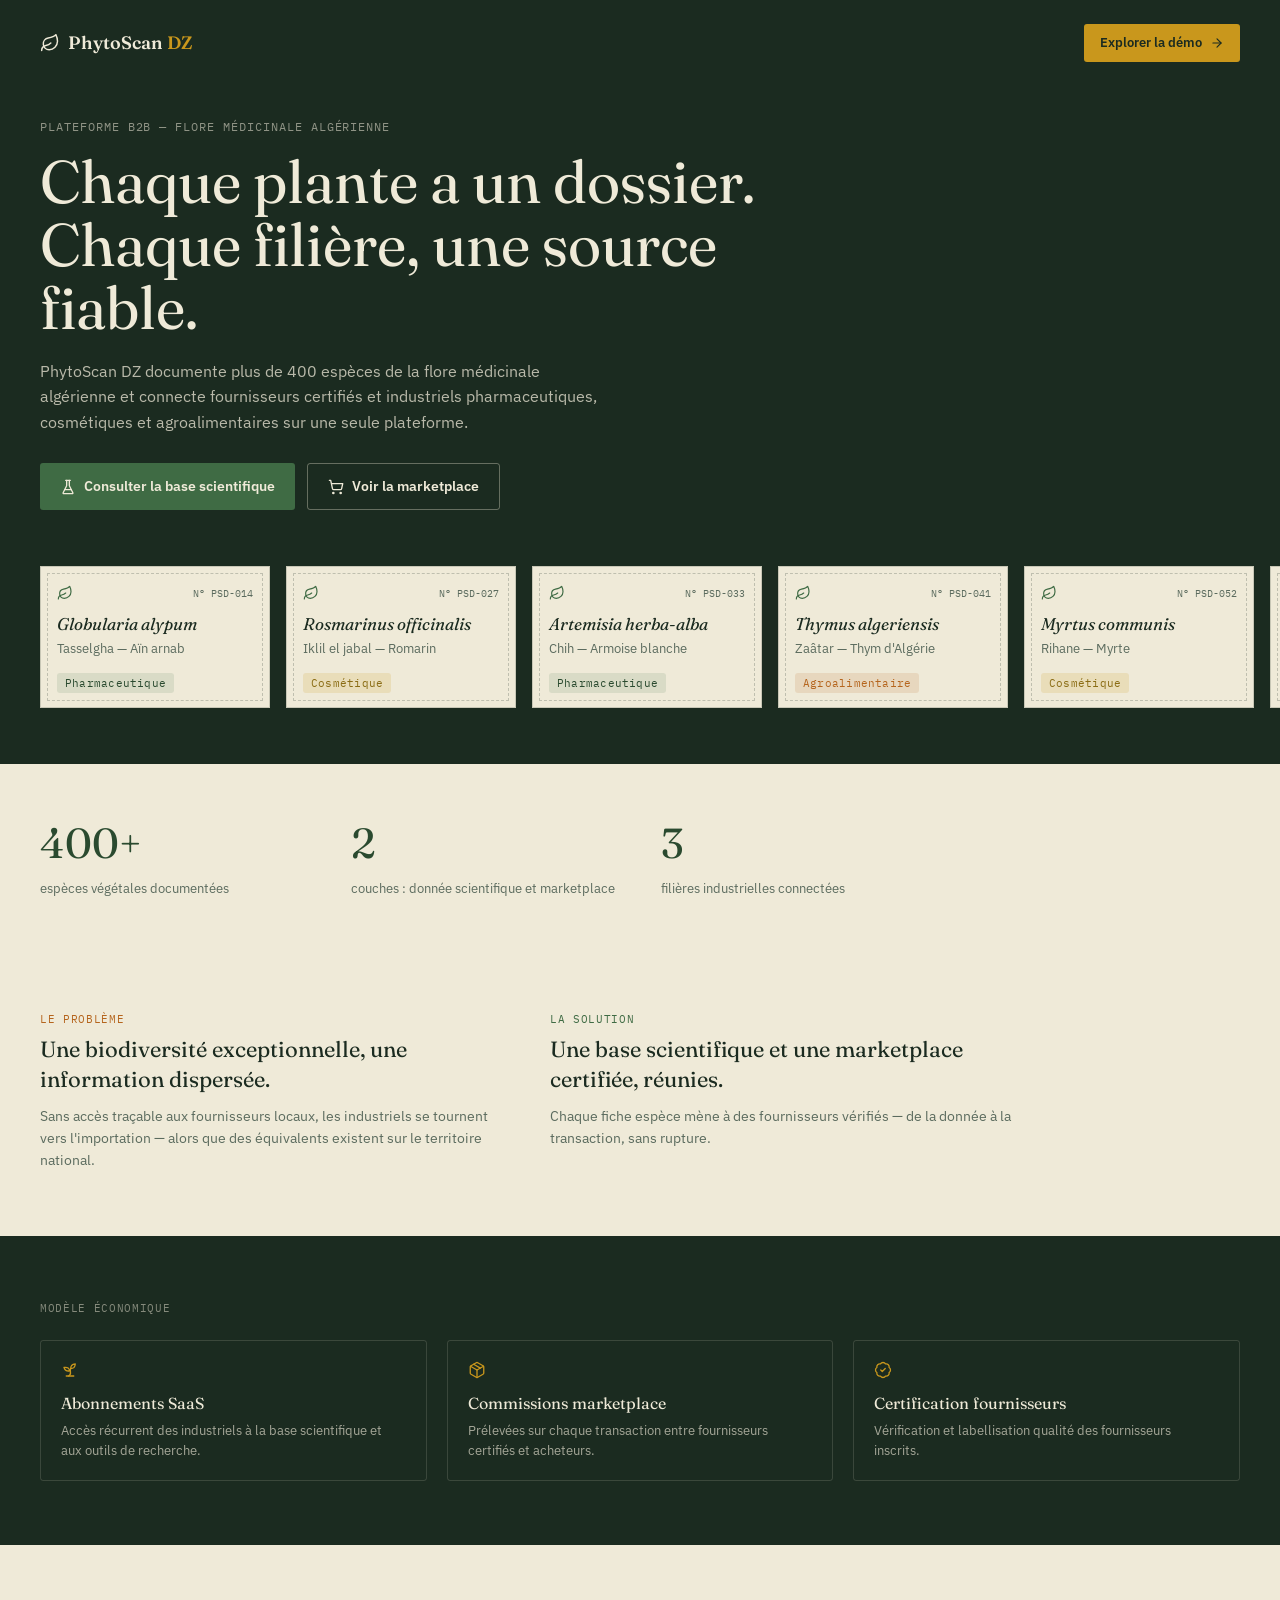
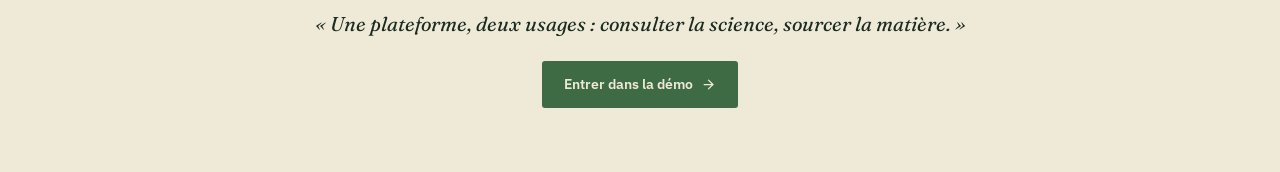
==== index.html @ 3b9391c6 "Add files via upload" ====
<!DOCTYPE html>
<html lang="fr">
<head>
<meta charset="UTF-8" />
<meta name="viewport" content="width=device-width, initial-scale=1.0" />
<title>PhytoScan DZ — Prototype</title>
<meta name="description" content="Plateforme B2B connectant la flore médicinale algérienne aux industries pharmaceutique, cosmétique et agroalimentaire." />
<link rel="stylesheet" href="tailwind.css" />
<link rel="preconnect" href="https://fonts.googleapis.com">
<link rel="preconnect" href="https://fonts.gstatic.com" crossorigin>
<link href="https://fonts.googleapis.com/css2?family=Fraunces:ital,opsz,wght@0,9..144,400;0,9..144,600;0,9..144,700;1,9..144,500&family=IBM+Plex+Sans:wght@400;500;600&family=IBM+Plex+Mono:wght@400;500&display=swap" rel="stylesheet">
<style>html, body { margin: 0; padding: 0; }</style>
</head>
<body>
  <div id="root"></div>
  <script src="bundle.js"></script>
</body>
</html>
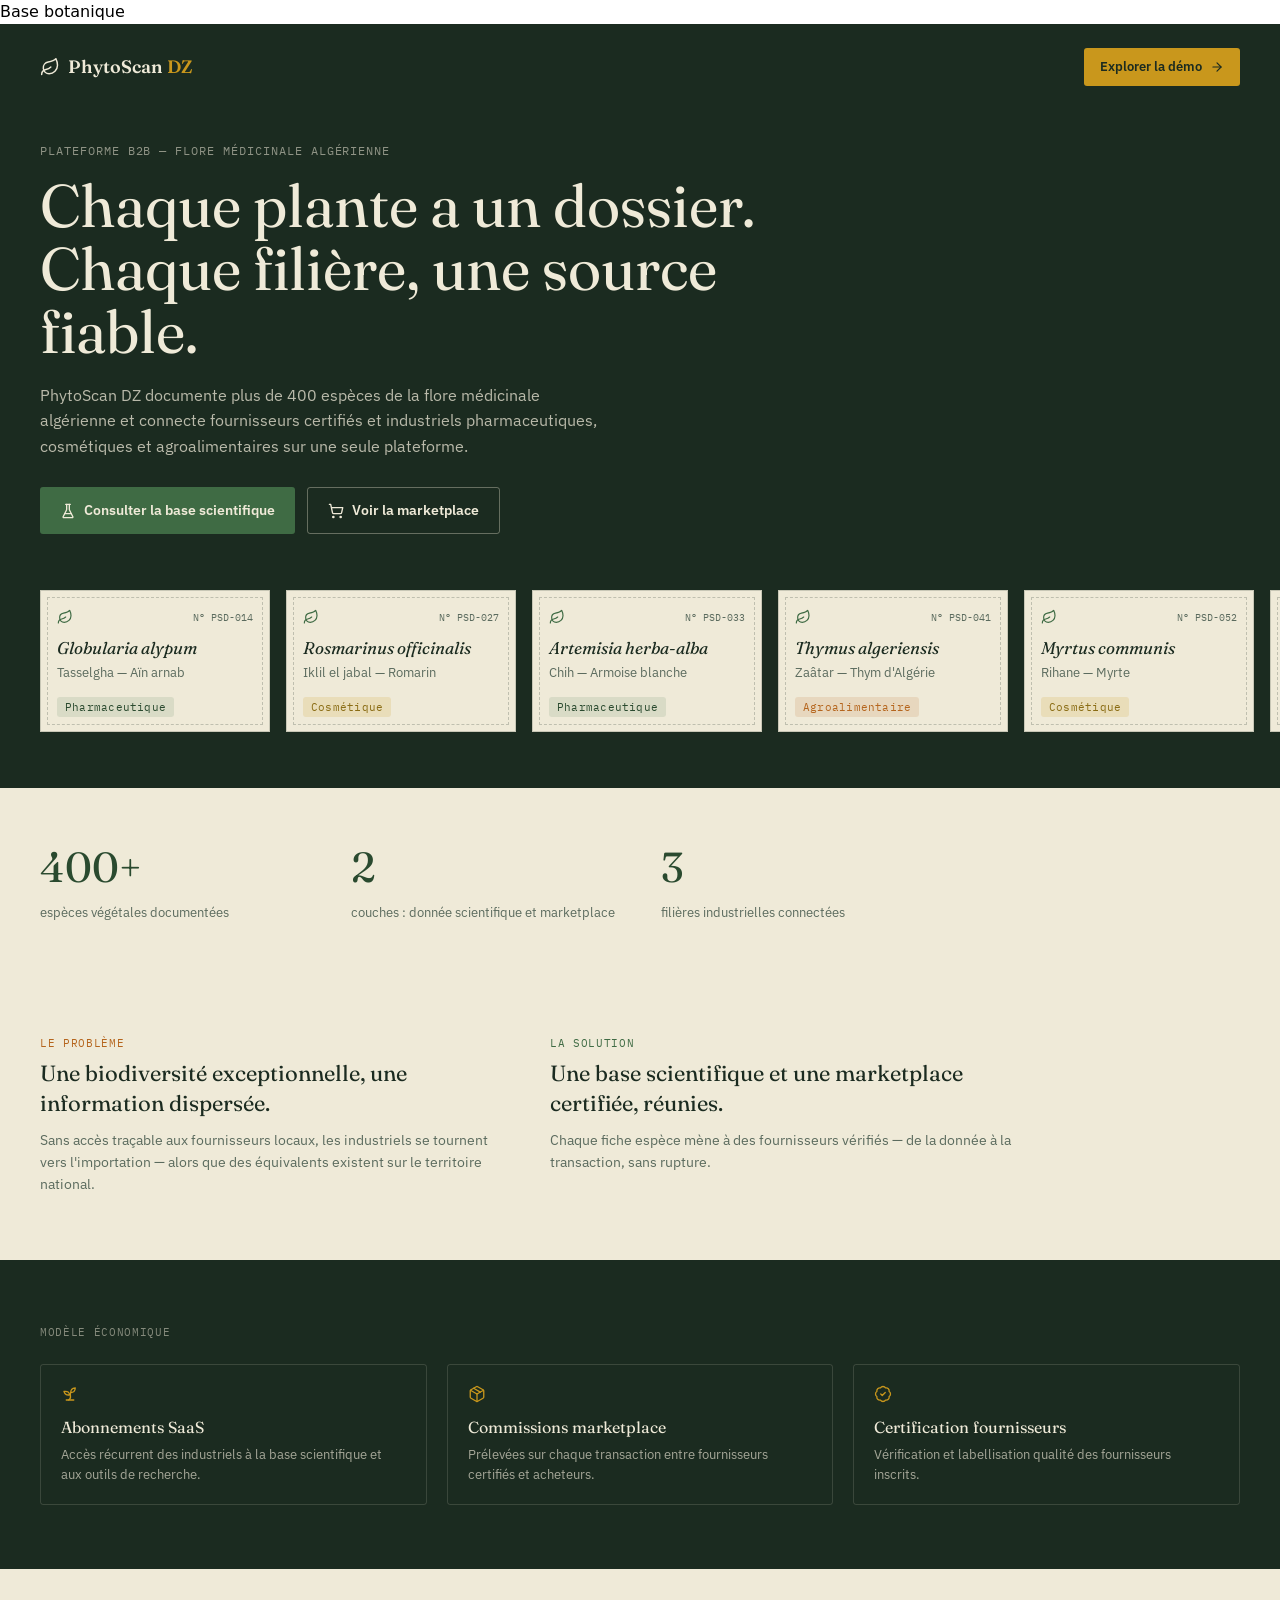
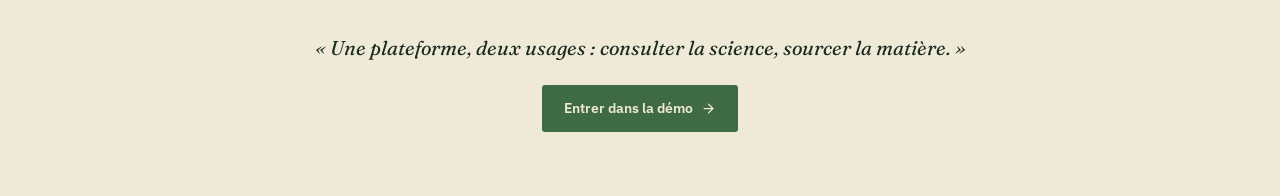
==== commit 76df8152: "Fix body tag placement in index.html" ====
--- a/index.html
+++ b/index.html
@@ -11,7 +11,8 @@
 <link href="https://fonts.googleapis.com/css2?family=Fraunces:ital,opsz,wght@0,9..144,400;0,9..144,600;0,9..144,700;1,9..144,500&family=IBM+Plex+Sans:wght@400;500;600&family=IBM+Plex+Mono:wght@400;500&display=swap" rel="stylesheet">
 <style>html, body { margin: 0; padding: 0; }</style>
 </head>
-<body>
+<a href="base-botanique.html">Base botanique</a>
+  <body>
   <div id="root"></div>
   <script src="bundle.js"></script>
 </body>
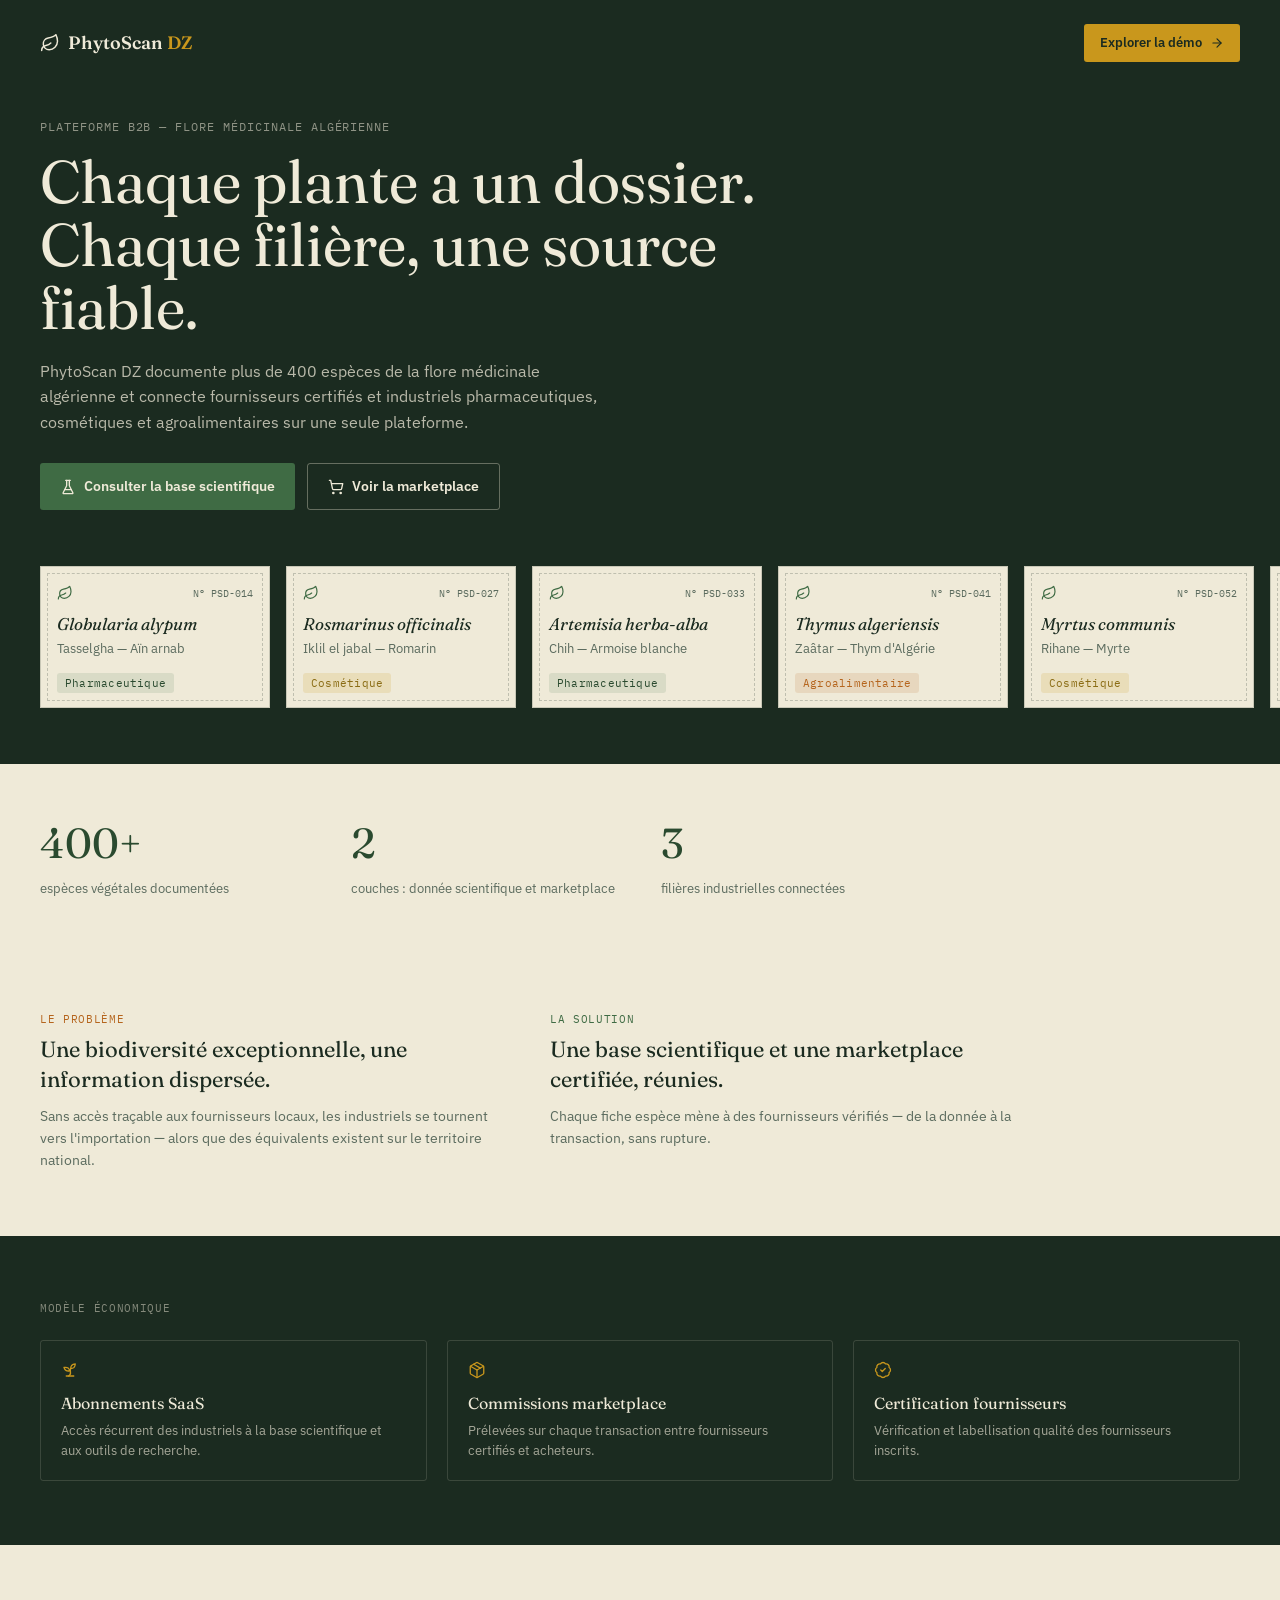
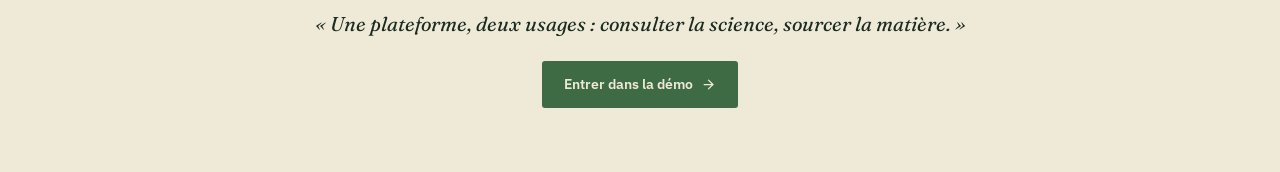
==== commit edcd4772: "Remove link to 'Base botanique' in index.html" ====
--- a/index.html
+++ b/index.html
@@ -11,7 +11,6 @@
 <link href="https://fonts.googleapis.com/css2?family=Fraunces:ital,opsz,wght@0,9..144,400;0,9..144,600;0,9..144,700;1,9..144,500&family=IBM+Plex+Sans:wght@400;500;600&family=IBM+Plex+Mono:wght@400;500&display=swap" rel="stylesheet">
 <style>html, body { margin: 0; padding: 0; }</style>
 </head>
-<a href="base-botanique.html">Base botanique</a>
   <body>
   <div id="root"></div>
   <script src="bundle.js"></script>
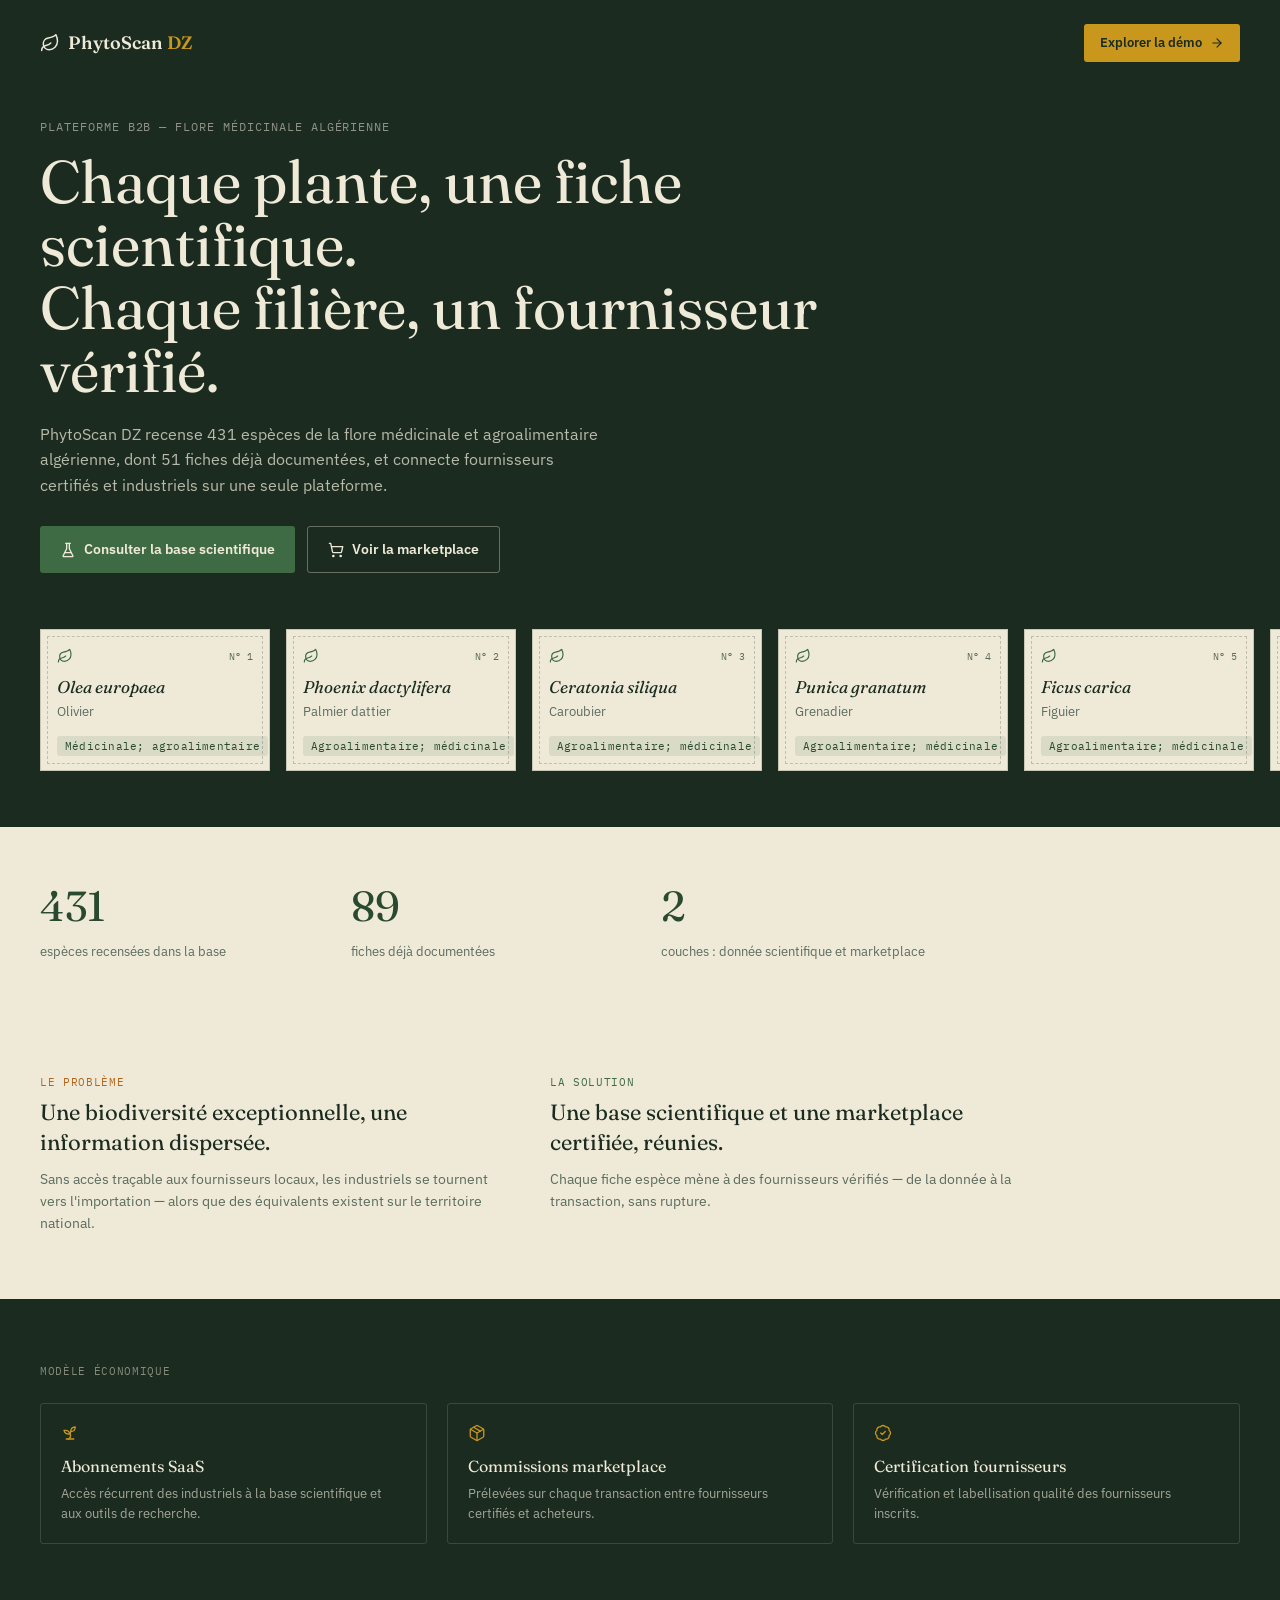
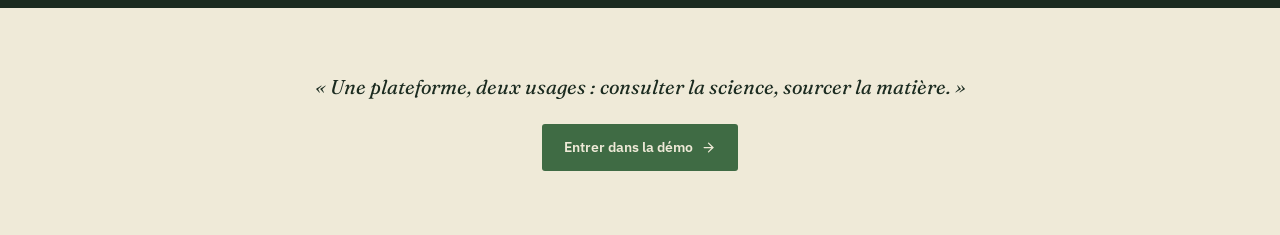
==== commit ac9b9616: "Add files via upload" ====
--- a/index.html
+++ b/index.html
@@ -4,7 +4,7 @@
 <meta charset="UTF-8" />
 <meta name="viewport" content="width=device-width, initial-scale=1.0" />
 <title>PhytoScan DZ — Prototype</title>
-<meta name="description" content="Plateforme B2B connectant la flore médicinale algérienne aux industries pharmaceutique, cosmétique et agroalimentaire." />
+<meta name="description" content="Plateforme B2B recensant 431 espèces de la flore médicinale et agroalimentaire algérienne, avec 51 fiches déjà documentées, et connectant fournisseurs certifiés et industriels." />
 <link rel="stylesheet" href="tailwind.css" />
 <link rel="preconnect" href="https://fonts.googleapis.com">
 <link rel="preconnect" href="https://fonts.gstatic.com" crossorigin>
